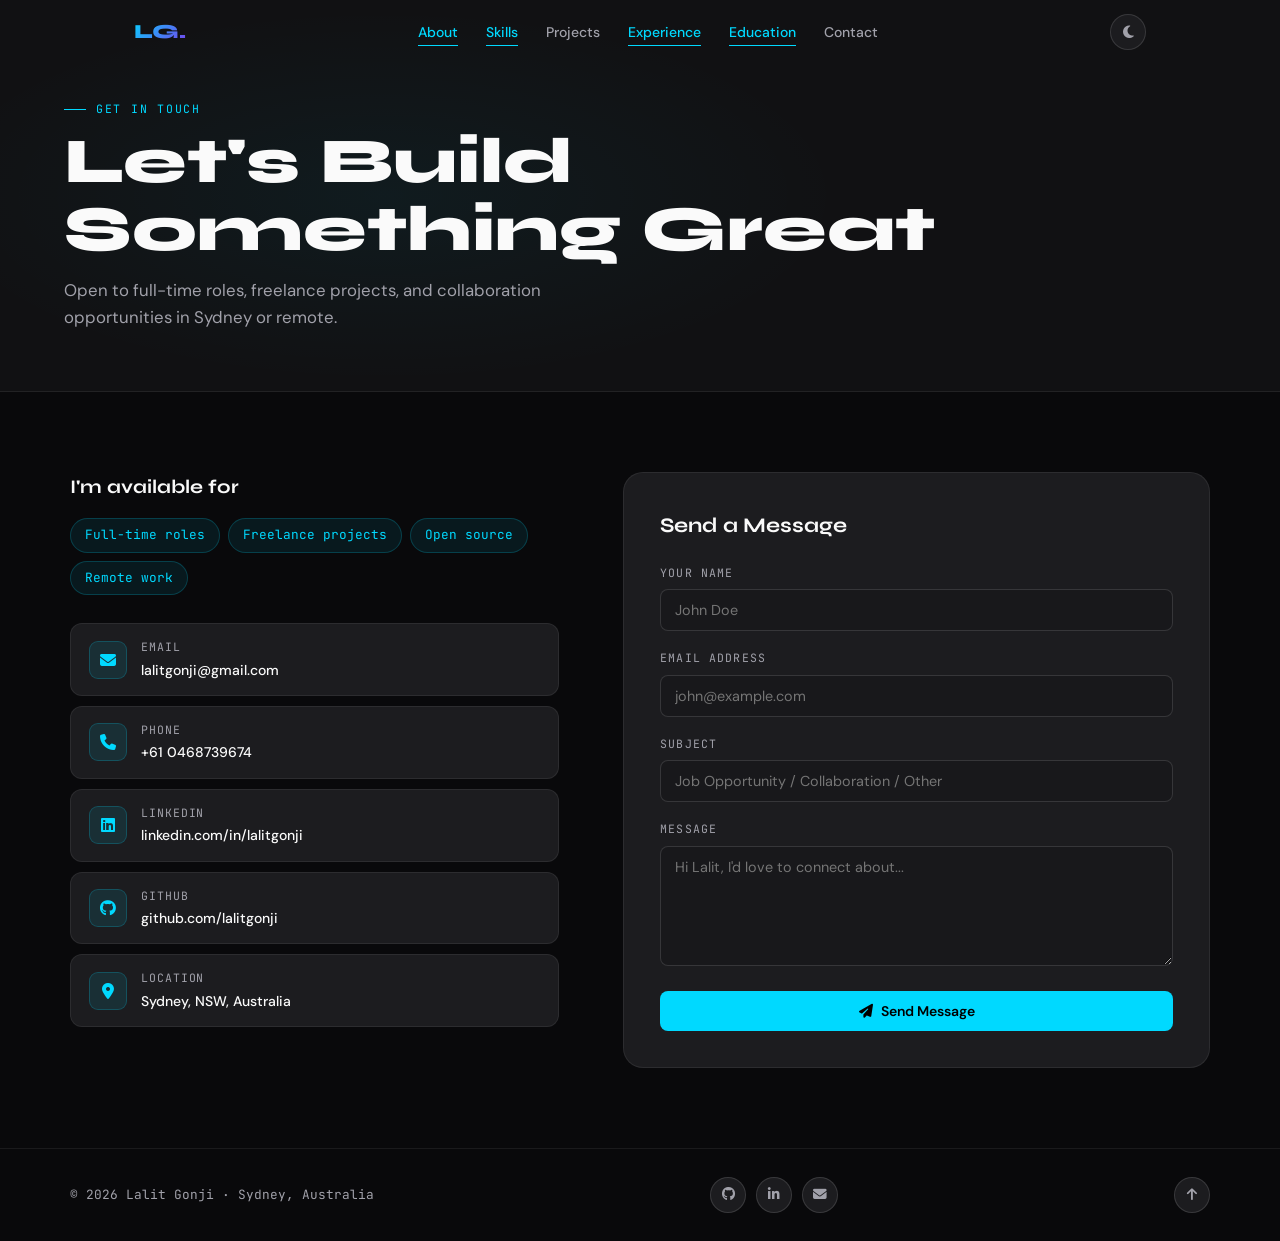
==== contact.html @ 779b844c "Add files via upload" ====
<!DOCTYPE html>
<html lang="en" data-theme="dark">
<head>
  <meta charset="UTF-8"/>
  <meta name="viewport" content="width=device-width, initial-scale=1.0"/>
  <title>Contact | Lalit Gonji</title>
  <link rel="preconnect" href="https://fonts.googleapis.com"/>
  <link href="https://fonts.googleapis.com/css2?family=Syne:wght@400;600;700;800&family=DM+Sans:wght@300;400;500&family=JetBrains+Mono:wght@400;500&display=swap" rel="stylesheet"/>
  <link rel="stylesheet" href="https://cdnjs.cloudflare.com/ajax/libs/font-awesome/6.5.0/css/all.min.css"/>
  <link rel="stylesheet" href="styles/main.css"/>
</head>
<body>
  <nav id="navbar">
    <div class="nav-inner">
      <a href="index.html" class="nav-logo">LG.</a>
      <div class="nav-links">
        <a href="index.html#about">About</a>
        <a href="index.html#skills">Skills</a>
        <a href="projects.html">Projects</a>
        <a href="index.html#experience">Experience</a>
        <a href="index.html#education">Education</a>
        <a href="contact.html" class="active">Contact</a>
      </div>
      <div class="nav-right">
        <button class="theme-btn" onclick="toggleTheme()"><i class="fa-solid fa-moon" id="theme-icon"></i></button>
        <button class="hamburger" onclick="toggleMenu()"><span></span><span></span><span></span></button>
      </div>
    </div>
  </nav>
  <div class="mobile-menu" id="mobile-menu">
    <a href="index.html" onclick="closeMenu()">Home</a>
    <a href="projects.html" onclick="closeMenu()">Projects</a>
    <a href="contact.html" onclick="closeMenu()">Contact</a>
  </div>

  <div class="page-hero">
    <div class="page-hero-content reveal">
      <p class="section-label">Get In Touch</p>
      <h1 class="page-title">Let's Build<br/>Something Great</h1>
      <p class="page-sub">Open to full-time roles, freelance projects, and collaboration opportunities in Sydney or remote.</p>
    </div>
  </div>

  <section id="contact-section">
    <div class="contact-grid">
      <div class="contact-info reveal-left">
        <h3 class="contact-info-title">I'm available for</h3>
        <div class="avail-pills">
          <span class="avail-pill">Full-time roles</span>
          <span class="avail-pill">Freelance projects</span>
          <span class="avail-pill">Open source</span>
          <span class="avail-pill">Remote work</span>
        </div>
        <div class="contact-links">
          <a href="mailto:lalitgonji@gmail.com" class="contact-link-item">
            <div class="cli-icon"><i class="fa-solid fa-envelope"></i></div>
            <div><div class="cli-label">Email</div><div class="cli-val">lalitgonji@gmail.com</div></div>
          </a>
          <a href="tel:+610468739674" class="contact-link-item">
            <div class="cli-icon"><i class="fa-solid fa-phone"></i></div>
            <div><div class="cli-label">Phone</div><div class="cli-val">+61 0468739674</div></div>
          </a>
          <a href="https://www.linkedin.com/in/lalit-gonji/" target="_blank" class="contact-link-item">
            <div class="cli-icon"><i class="fa-brands fa-linkedin"></i></div>
            <div><div class="cli-label">LinkedIn</div><div class="cli-val">linkedin.com/in/lalitgonji</div></div>
          </a>
          <a href="https://github.com/La-lit2001" target="_blank" class="contact-link-item">
            <div class="cli-icon"><i class="fa-brands fa-github"></i></div>
            <div><div class="cli-label">GitHub</div><div class="cli-val">github.com/lalitgonji</div></div>
          </a>
          <div class="contact-link-item">
            <div class="cli-icon"><i class="fa-solid fa-location-dot"></i></div>
            <div><div class="cli-label">Location</div><div class="cli-val">Sydney, NSW, Australia</div></div>
          </div>
        </div>
      </div>
      <div class="contact-form-wrap reveal-right">
        <div class="form-card">
          <h3 class="form-title">Send a Message</h3>
          <div class="form-group">
            <label>Your Name</label>
            <input type="text" id="f-name" placeholder="John Doe"/>
          </div>
          <div class="form-group">
            <label>Email Address</label>
            <input type="email" id="f-email" placeholder="john@example.com"/>
          </div>
          <div class="form-group">
            <label>Subject</label>
            <input type="text" id="f-subject" placeholder="Job Opportunity / Collaboration / Other"/>
          </div>
          <div class="form-group">
            <label>Message</label>
            <textarea id="f-message" rows="5" placeholder="Hi Lalit, I'd love to connect about..."></textarea>
          </div>
          <button class="btn btn-primary full-btn" onclick="submitForm()">
            <i class="fa-solid fa-paper-plane"></i> Send Message
          </button>
          <p id="form-success">✓ Message sent! I'll get back to you within 24 hours.</p>
        </div>
      </div>
    </div>
  </section>

  <footer>
    <div class="footer-inner">
      <span class="footer-copy">© 2026 Lalit Gonji · Sydney, Australia</span>
      <div class="footer-socials">
        <a href="https://github.com/lalitgonji" target="_blank" class="social-btn"><i class="fa-brands fa-github"></i></a>
        <a href="https://linkedin.com/in/lalitgonji" target="_blank" class="social-btn"><i class="fa-brands fa-linkedin-in"></i></a>
        <a href="mailto:lalitgonji@email.com" class="social-btn"><i class="fa-solid fa-envelope"></i></a>
      </div>
      <button class="back-top" onclick="scrollToTop()"><i class="fa-solid fa-arrow-up"></i></button>
    </div>
  </footer>
  <script src="js/main.js"></script>
</body>
</html>
---- styles/main.css ----
/* ============================================================
   LALIT GONJI PORTFOLIO — MAIN STYLESHEET
   ============================================================ */

/* ── TOKENS ── */
:root {
  --bg:      #09090b;
  --bg2:     #111113;
  --bg3:     #18181b;
  --card:    #1c1c1f;
  --border:  rgba(255,255,255,0.07);
  --border2: rgba(255,255,255,0.13);
  --text:    #fafafa;
  --muted:   #a1a1aa;
  --accent:  #00d9ff;
  --accent2: #7c3aed;
  --accent3: #f59e0b;
  --grad:    linear-gradient(135deg,#00d9ff 0%,#7c3aed 100%);
  --radius:  12px;
  --radiusL: 20px;
  --shadow:  0 8px 40px rgba(0,0,0,0.5);
  --ff-disp: 'Syne', sans-serif;
  --ff-body: 'DM Sans', sans-serif;
  --ff-mono: 'JetBrains Mono', monospace;
  --max:     1140px;
  --pad:     clamp(20px, 5vw, 80px);
}

[data-theme="light"] {
  --bg:      #f5f5f8;
  --bg2:     #ebebf0;
  --bg3:     #e0e0e8;
  --card:    #ffffff;
  --border:  rgba(0,0,0,0.07);
  --border2: rgba(0,0,0,0.13);
  --text:    #0a0a0f;
  --muted:   #52525b;
}

/* ── RESET ── */
*,*::before,*::after{box-sizing:border-box;margin:0;padding:0}
html{scroll-behavior:smooth}
body{background:var(--bg);color:var(--text);font-family:var(--ff-body);overflow-x:hidden;transition:background .3s,color .3s;font-size:16px;line-height:1.6}
a{color:inherit;text-decoration:none}
::selection{background:var(--accent);color:#000}
::-webkit-scrollbar{width:4px}
::-webkit-scrollbar-track{background:var(--bg)}
::-webkit-scrollbar-thumb{background:var(--accent);border-radius:2px}
img{max-width:100%;display:block}
button{font-family:var(--ff-body);cursor:pointer;border:none;background:none}

/* ── UTILITY ── */
.grad{background:var(--grad);-webkit-background-clip:text;-webkit-text-fill-color:transparent;background-clip:text}
.mono{font-family:var(--ff-mono)}
.alt-bg{background:var(--bg2)}

/* ── SECTION LABELS ── */
.section-label{font-family:var(--ff-mono);font-size:.72rem;color:var(--accent);letter-spacing:.15em;text-transform:uppercase;display:flex;align-items:center;gap:10px;margin-bottom:10px}
.section-label::before{content:'';width:22px;height:1px;background:var(--accent)}
.section-title{font-family:var(--ff-disp);font-size:clamp(2rem,4vw,3rem);font-weight:800;line-height:1.05;margin-bottom:14px}
.section-sub{color:var(--muted);font-size:1.05rem;max-width:520px;margin-bottom:52px}
.section-header{margin-bottom:16px}

/* ── BUTTONS ── */
.btn{display:inline-flex;align-items:center;gap:8px;padding:11px 22px;border-radius:8px;font-weight:600;font-size:.875rem;transition:all .2s;cursor:pointer;font-family:var(--ff-body)}
.btn-primary{background:var(--accent);color:#000}
.btn-primary:hover{background:#fff;transform:translateY(-2px);box-shadow:0 8px 24px rgba(0,217,255,.25)}
.btn-outline{background:transparent;color:var(--text);border:1px solid var(--border2)}
.btn-outline:hover{border-color:var(--accent);color:var(--accent);transform:translateY(-2px)}

/* ── NAV ── */
#navbar{position:fixed;top:0;left:0;right:0;z-index:1000;transition:background .3s,box-shadow .3s}
#navbar.scrolled{background:rgba(9,9,11,.88);backdrop-filter:blur(20px);-webkit-backdrop-filter:blur(20px);box-shadow:0 1px 0 var(--border)}
[data-theme="light"] #navbar.scrolled{background:rgba(245,245,248,.9)}
.nav-inner{max-width:var(--max);margin:0 auto;padding:0 var(--pad);height:64px;display:flex;align-items:center;justify-content:space-between}
.nav-logo{font-family:var(--ff-disp);font-weight:800;font-size:1.25rem;background:var(--grad);-webkit-background-clip:text;-webkit-text-fill-color:transparent;background-clip:text}
.nav-links{display:flex;gap:28px}
.nav-links a{font-size:.875rem;font-weight:500;color:var(--muted);transition:color .2s;position:relative}
.nav-links a::after{content:'';position:absolute;bottom:-3px;left:0;right:0;height:1px;background:var(--accent);transform:scaleX(0);transition:transform .2s}
.nav-links a:hover,.nav-links a.active{color:var(--accent)}
.nav-links a:hover::after,.nav-links a.active::after{transform:scaleX(1)}
.nav-right{display:flex;align-items:center;gap:10px}
.theme-btn{width:36px;height:36px;border-radius:50%;border:1px solid var(--border2);background:var(--card);color:var(--muted);display:flex;align-items:center;justify-content:center;font-size:.9rem;transition:all .2s}
.theme-btn:hover{border-color:var(--accent);color:var(--accent)}
.hamburger{display:none;flex-direction:column;gap:5px;padding:8px}
.hamburger span{display:block;width:22px;height:2px;background:var(--text);border-radius:2px;transition:all .3s}
.mobile-menu{display:none;position:fixed;top:64px;left:0;right:0;background:var(--bg2);border-bottom:1px solid var(--border);padding:16px 20px;flex-direction:column;gap:4px;z-index:999}
.mobile-menu.open{display:flex}
.mobile-menu a{padding:10px 0;border-bottom:1px solid var(--border);color:var(--muted);font-size:.95rem}
.mobile-menu a:last-child{border:none}

/* ── ANIMATIONS ── */
.reveal{opacity:0;transform:translateY(28px);transition:opacity .65s ease,transform .65s ease}
.reveal.visible{opacity:1;transform:translateY(0)}
.reveal-left{opacity:0;transform:translateX(-28px);transition:opacity .65s ease,transform .65s ease}
.reveal-left.visible{opacity:1;transform:translateX(0)}
.reveal-right{opacity:0;transform:translateX(28px);transition:opacity .65s ease,transform .65s ease}
.reveal-right.visible{opacity:1;transform:translateX(0)}
.delay-1{transition-delay:.1s}
.delay-2{transition-delay:.2s}
.delay-3{transition-delay:.3s}
.delay-4{transition-delay:.4s}
.delay-5{transition-delay:.5s}

/* ── HERO ── */
#hero{min-height:100vh;display:flex;flex-direction:column;justify-content:center;padding:120px var(--pad) 80px;position:relative;overflow:hidden}
#particles-canvas{position:absolute;inset:0;width:100%;height:100%;pointer-events:none}
.hero-glow{position:absolute;inset:0;background:radial-gradient(ellipse 80% 60% at 50% -10%,rgba(0,217,255,.07) 0%,transparent 60%),radial-gradient(ellipse 60% 40% at 85% 50%,rgba(124,58,237,.05) 0%,transparent 60%);pointer-events:none}
.hero-grid-bg{position:absolute;inset:0;background-image:linear-gradient(var(--border) 1px,transparent 1px),linear-gradient(90deg,var(--border) 1px,transparent 1px);background-size:56px 56px;mask-image:radial-gradient(ellipse 80% 80% at 50% 0%,black 0%,transparent 70%);pointer-events:none}
.hero-content{position:relative;z-index:1;max-width:820px}
.hero-badge{display:inline-flex;align-items:center;gap:8px;padding:5px 14px;border-radius:100px;border:1px solid var(--border2);background:var(--card);font-size:.75rem;color:var(--muted);margin-bottom:28px;font-family:var(--ff-mono)}
.dot{width:6px;height:6px;border-radius:50%;background:#22c55e;box-shadow:0 0 8px #22c55e;animation:pulseGreen 2s infinite}
@keyframes pulseGreen{0%,100%{opacity:1}50%{opacity:.3}}
.hero-name{font-family:var(--ff-disp);font-size:clamp(3.5rem,9vw,6.5rem);font-weight:800;line-height:.95;letter-spacing:-.02em;margin-bottom:18px}
.hero-title{font-family:var(--ff-mono);font-size:clamp(.85rem,1.5vw,1rem);color:var(--accent);margin-bottom:20px;letter-spacing:.04em}
.hero-desc{font-size:clamp(1rem,1.8vw,1.15rem);color:var(--muted);max-width:520px;margin-bottom:36px;line-height:1.75}
.hero-cta{display:flex;gap:12px;flex-wrap:wrap}
.hero-scroll{position:absolute;bottom:28px;left:50%;transform:translateX(-50%);display:flex;flex-direction:column;align-items:center;gap:6px;color:var(--muted);font-size:.7rem;font-family:var(--ff-mono);animation:scrollY 2s infinite}
@keyframes scrollY{0%,100%{transform:translateX(-50%) translateY(0)}50%{transform:translateX(-50%) translateY(7px)}}

/* ── ABOUT ── */
#about{padding:100px var(--pad)}
.about-grid{max-width:var(--max);margin:0 auto;display:grid;grid-template-columns:1fr 1.2fr;gap:72px;align-items:center}
.about-photo-wrap{position:relative;display:flex;justify-content:center;align-items:center}
.photo-ring{position:absolute;inset:-12px;border-radius:28px;border:1px dashed var(--border2);animation:spin 22s linear infinite}
@keyframes spin{to{transform:rotate(360deg)}}
.photo-frame{width:300px;height:420px;border-radius:20px;overflow:hidden;position:relative;border:1px solid var(--border2);box-shadow:0 24px 60px rgba(0,0,0,0.6)}
.real-photo{width:100%;height:100%;object-fit:cover;object-position:center top}
.photo-placeholder{width:100%;height:100%;background:var(--grad);display:flex;flex-direction:column;align-items:center;justify-content:center;gap:16px;position:relative;cursor:pointer}
.photo-initials{font-family:var(--ff-disp);font-size:5rem;font-weight:800;color:#fff;line-height:1}
.photo-upload-hint{display:flex;flex-direction:column;align-items:center;gap:6px;color:rgba(255,255,255,.7);font-size:.8rem;position:relative}
.photo-upload-hint i{font-size:1.2rem}
.photo-input{position:absolute;inset:0;opacity:0;cursor:pointer;width:100%;height:100%}
.photo-badge{position:absolute;background:var(--card);border:1px solid var(--border2);border-radius:100px;padding:7px 14px;font-size:.78rem;font-weight:500;display:flex;align-items:center;gap:7px;box-shadow:var(--shadow);white-space:nowrap}
.photo-badge i{color:var(--accent)}
.photo-badge.b1{bottom:-12px;right:-20px}
.photo-badge.b2{top:20px;right:-28px}
.photo-badge.b3{top:20px;left:-28px}
.about-p{color:var(--muted);margin-bottom:14px;line-height:1.8}
.about-p strong{color:var(--text)}
.about-tags{display:flex;flex-wrap:wrap;gap:8px;margin-top:20px;margin-bottom:28px}
.tag{padding:5px 14px;border-radius:100px;border:1px solid var(--border2);font-size:.78rem;font-family:var(--ff-mono);color:var(--muted);transition:all .2s;cursor:default}
.tag:hover{border-color:var(--accent);color:var(--accent)}
.about-stats{display:flex;gap:28px}
.stat{display:flex;flex-direction:column}
.stat-num{font-family:var(--ff-disp);font-size:2rem;font-weight:800;background:var(--grad);-webkit-background-clip:text;-webkit-text-fill-color:transparent;background-clip:text}
.stat-label{font-size:.78rem;color:var(--muted)}

/* ── SKILLS ── */
#skills{padding:100px var(--pad)}
.skills-grid{max-width:var(--max);margin:0 auto;display:grid;grid-template-columns:repeat(auto-fit,minmax(300px,1fr));gap:18px}
.skill-card{background:var(--card);border:1px solid var(--border);border-radius:var(--radiusL);padding:26px;position:relative;overflow:hidden;transition:all .3s}
.skill-card::before{content:'';position:absolute;top:0;left:0;right:0;height:2px;background:var(--grad);transform:scaleX(0);transition:transform .35s;transform-origin:left}
.skill-card:hover{transform:translateY(-5px);border-color:var(--border2);box-shadow:0 20px 40px rgba(0,0,0,.3)}
.skill-card:hover::before{transform:scaleX(1)}
.skill-card-head{font-family:var(--ff-disp);font-weight:700;font-size:.95rem;margin-bottom:18px;display:flex;align-items:center;gap:9px;color:var(--text)}
.skill-card-head i{color:var(--accent)}
.chips{display:flex;flex-wrap:wrap;gap:7px}
.chips span{padding:4px 11px;border-radius:5px;background:var(--bg3);border:1px solid var(--border);font-size:.75rem;font-family:var(--ff-mono);color:var(--muted);transition:all .2s;cursor:default}
.chips span:hover{background:rgba(0,217,255,.08);border-color:var(--accent);color:var(--accent)}

/* ── PROJECT PREVIEW (homepage) ── */
#projects-preview{padding:100px var(--pad);background:var(--bg2)}
.preview-grid{max-width:var(--max);margin:0 auto;display:grid;grid-template-columns:1fr 1fr;gap:24px;margin-bottom:40px}
.preview-card{background:var(--card);border:1px solid var(--border);border-radius:var(--radiusL);overflow:hidden;transition:all .3s}
.preview-card:hover{transform:translateY(-6px);border-color:var(--border2);box-shadow:var(--shadow)}
.preview-ss{height:200px;position:relative;overflow:hidden}
.preview-info{padding:24px}
.preview-num{font-family:var(--ff-mono);font-size:.7rem;color:var(--accent);opacity:.6;margin-bottom:8px}
.preview-info h3{font-family:var(--ff-disp);font-weight:700;font-size:1.1rem;margin-bottom:8px}
.preview-info p{color:var(--muted);font-size:.875rem;line-height:1.6;margin-bottom:14px}
.preview-tech{display:flex;flex-wrap:wrap;gap:6px}
.preview-tech span{padding:3px 9px;font-size:.72rem;font-family:var(--ff-mono);border-radius:4px;background:rgba(0,217,255,.07);border:1px solid rgba(0,217,255,.2);color:var(--accent)}
.center-btn{max-width:var(--max);margin:0 auto;text-align:center}

/* ── TIMELINE ── */
#experience{padding:100px var(--pad)}
.timeline{max-width:760px;margin:0 auto;padding-left:30px;border-left:1px solid rgba(0,217,255,.3)}
.tl-item{position:relative;margin-bottom:40px}
.tl-dot{position:absolute;left:-36px;top:6px;width:10px;height:10px;border-radius:50%;background:var(--accent);box-shadow:0 0 12px var(--accent)}
.tl-date{font-family:var(--ff-mono);font-size:.72rem;color:var(--accent);margin-bottom:6px}
.tl-title{font-family:var(--ff-disp);font-size:1.15rem;font-weight:700;margin-bottom:3px}
.tl-company{color:var(--muted);font-size:.875rem;margin-bottom:14px}
.tl-points{list-style:none}
.tl-points li{color:var(--muted);padding:4px 0 4px 18px;position:relative;font-size:.875rem;line-height:1.65}
.tl-points li::before{content:'→';position:absolute;left:0;color:var(--accent);font-size:.72rem;top:6px}

/* ── EDUCATION ── */
#education{padding:100px var(--pad)}
.edu-grid{max-width:var(--max);margin:0 auto;display:grid;grid-template-columns:repeat(auto-fit,minmax(280px,1fr));gap:18px}
.edu-card{background:var(--card);border:1px solid var(--border);border-radius:var(--radiusL);padding:26px;transition:all .3s}
.edu-card:hover{transform:translateY(-4px);border-color:var(--border2)}
.edu-icon{font-size:2rem;margin-bottom:14px}
.edu-degree{font-family:var(--ff-disp);font-weight:700;font-size:1rem;margin-bottom:5px}
.edu-school{color:var(--muted);font-size:.85rem;margin-bottom:5px}
.edu-year{font-family:var(--ff-mono);font-size:.72rem;color:var(--accent)}

/* ── CERTS ── */
#certifications{padding:100px var(--pad)}
.certs-grid{max-width:var(--max);margin:0 auto;display:grid;grid-template-columns:repeat(auto-fit,minmax(280px,1fr));gap:14px}
.cert-card{background:var(--card);border:1px solid var(--border);border-radius:var(--radius);padding:18px 22px;display:flex;align-items:center;gap:14px;transition:all .2s}
.cert-card:hover{border-color:rgba(245,158,11,.4);transform:translateX(4px)}
.cert-icon{font-size:1.6rem;flex-shrink:0}
.cert-name{font-weight:500;font-size:.88rem;margin-bottom:3px}
.cert-status{font-size:.72rem;font-family:var(--ff-mono);color:var(--muted)}

/* ── ACHIEVEMENTS ── */
#achievements{padding:100px var(--pad);background:var(--bg2)}
.achieve-grid{max-width:var(--max);margin:0 auto;display:grid;grid-template-columns:repeat(auto-fit,minmax(240px,1fr));gap:16px}
.achieve-card{background:var(--card);border:1px solid var(--border);border-radius:var(--radiusL);padding:28px;text-align:center;transition:all .3s}
.achieve-card:hover{transform:translateY(-5px);border-color:var(--border2)}
.achieve-emoji{font-size:2.2rem;margin-bottom:12px}
.achieve-title{font-family:var(--ff-disp);font-weight:700;margin-bottom:4px;font-size:1rem}
.achieve-sub{color:var(--muted);font-size:.82rem}

/* ── PAGE HERO ── */
.page-hero{min-height:36vh;display:flex;align-items:flex-end;padding:100px var(--pad) 60px;position:relative;overflow:hidden;background:var(--bg2);border-bottom:1px solid var(--border)}
.page-hero::before{content:'';position:absolute;inset:0;background:radial-gradient(ellipse 60% 80% at 30% 50%,rgba(0,217,255,.05) 0%,transparent 60%)}
.page-hero-content{max-width:var(--max);width:100%;position:relative;z-index:1}
.page-title{font-family:var(--ff-disp);font-size:clamp(2.5rem,5vw,4rem);font-weight:800;line-height:1.05;margin-bottom:14px}
.page-sub{color:var(--muted);font-size:1.05rem;max-width:480px}

/* ── ALL PROJECTS PAGE ── */
#all-projects{max-width:var(--max);margin:0 auto;padding:80px var(--pad)}
.project-full{display:grid;grid-template-columns:1.1fr 1fr;gap:56px;align-items:center;margin-bottom:100px;padding-bottom:100px;border-bottom:1px solid var(--border)}
.project-full:last-child{border:none;margin-bottom:0;padding-bottom:0}
.project-full.reverse{direction:rtl}
.project-full.reverse>*{direction:ltr}
.pf-screenshot{border-radius:16px;overflow:hidden;border:1px solid var(--border);box-shadow:var(--shadow);background:var(--bg3);aspect-ratio:16/10;position:relative}
.ss-overlay{position:absolute;inset:0;display:flex;flex-direction:column}
.ss-browser-bar{background:#1a1a1e;padding:8px 12px;display:flex;align-items:center;gap:6px;border-bottom:1px solid rgba(255,255,255,.06);flex-shrink:0}
.ss-dot{width:10px;height:10px;border-radius:50%}
.ss-dot.r{background:#ff5f57}
.ss-dot.y{background:#febc2e}
.ss-dot.g{background:#28c840}
.ss-url{font-family:var(--ff-mono);font-size:.65rem;color:rgba(255,255,255,.3);margin-left:8px}
.pf-num{font-family:var(--ff-mono);font-size:.72rem;color:var(--accent);margin-bottom:12px}
.pf-title{font-family:var(--ff-disp);font-size:clamp(1.5rem,2.5vw,2rem);font-weight:800;margin-bottom:14px;line-height:1.1}
.pf-desc{color:var(--muted);line-height:1.75;margin-bottom:20px;font-size:.95rem}
.pf-impact{display:flex;gap:24px;margin-bottom:20px}
.impact-item{display:flex;flex-direction:column}
.impact-val{font-family:var(--ff-disp);font-size:1.4rem;font-weight:800;background:var(--grad);-webkit-background-clip:text;-webkit-text-fill-color:transparent;background-clip:text}
.impact-key{font-size:.75rem;color:var(--muted)}
.pf-tech{display:flex;flex-wrap:wrap;gap:7px;margin-bottom:22px}
.pf-tech span{padding:4px 11px;font-size:.75rem;font-family:var(--ff-mono);border-radius:5px;background:rgba(0,217,255,.07);border:1px solid rgba(0,217,255,.2);color:var(--accent)}
.pf-links{display:flex;gap:12px}
.pf-link{display:inline-flex;align-items:center;gap:6px;font-size:.85rem;font-weight:500;color:var(--muted);border:1px solid var(--border2);padding:8px 16px;border-radius:8px;transition:all .2s}
.pf-link:hover{color:var(--accent);border-color:var(--accent)}
.pf-link-demo{background:var(--accent);color:#000;border-color:var(--accent)}
.pf-link-demo:hover{background:#fff;border-color:#fff;color:#000}

/* ── SCREENSHOT UIs ── */

/* Trolley */
.ss-trolley-ui{display:flex;flex:1;overflow:hidden}
.ss-sidebar{width:130px;background:#0d0d10;padding:10px;border-right:1px solid rgba(255,255,255,.06);display:flex;flex-direction:column;gap:6px;flex-shrink:0}
.ss-logo-small{font-size:.65rem;font-weight:700;color:var(--accent);padding:6px 4px;margin-bottom:6px}
.ss-nav-item{font-size:.6rem;padding:6px 8px;border-radius:5px;color:rgba(255,255,255,.4);cursor:default}
.active-nav{background:rgba(0,217,255,.12);color:var(--accent)}
.ss-main{flex:1;display:flex;flex-direction:column;padding:8px;gap:6px;overflow:hidden}
.ss-topbar{display:flex;justify-content:space-between;align-items:center;font-size:.65rem;padding:4px 6px}
.ss-status-badge{background:rgba(34,197,94,.15);color:#22c55e;padding:2px 8px;border-radius:100px;font-size:.58rem}
.ss-stats-row{display:grid;grid-template-columns:repeat(4,1fr);gap:5px}
.ss-stat-box{background:rgba(255,255,255,.04);border-radius:6px;padding:6px;text-align:center}
.ss-stat-val{font-family:var(--ff-mono);font-size:.75rem;font-weight:600;color:var(--accent)}
.ss-stat-key{font-size:.5rem;color:rgba(255,255,255,.3);margin-top:2px}
.ss-table-header{display:grid;grid-template-columns:2fr 1.5fr 0.5fr 0.8fr;font-size:.55rem;color:rgba(255,255,255,.3);padding:4px 6px;border-bottom:1px solid rgba(255,255,255,.06)}
.ss-table-row{display:grid;grid-template-columns:2fr 1.5fr 0.5fr 0.8fr;font-size:.6rem;color:rgba(255,255,255,.6);padding:5px 6px;border-bottom:1px solid rgba(255,255,255,.04)}
.ss-table-row.hl{background:rgba(0,217,255,.06);color:var(--accent)}
.ss-checkout-bar{display:flex;justify-content:space-between;align-items:center;background:rgba(0,217,255,.1);border-radius:6px;padding:6px 10px;font-size:.62rem;color:var(--accent);margin-top:auto}
.ss-pay-btn{background:var(--accent);color:#000;padding:4px 10px;border-radius:4px;font-weight:700;font-size:.6rem;cursor:default}

/* Roadside - Mobile UI */
.ss-mobile-ui{flex:1;display:flex;align-items:center;justify-content:center;background:#1a1a2e;padding:10px}
.ss-phone-frame{width:160px;background:#0d0d14;border-radius:20px;border:2px solid rgba(255,255,255,.1);overflow:hidden;display:flex;flex-direction:column;box-shadow:0 12px 40px rgba(0,0,0,.6)}
.ss-phone-status{font-size:.6rem;color:rgba(255,255,255,.4);text-align:center;padding:6px 0 2px;font-family:var(--ff-mono)}
.ss-phone-title{font-size:.75rem;font-weight:700;text-align:center;padding:4px;color:var(--accent)}
.ss-map-placeholder{height:110px;background:linear-gradient(135deg,#1a2a1a,#0d1a2e);position:relative;overflow:hidden}
.ss-map-grid{position:absolute;inset:0;background-image:linear-gradient(rgba(0,217,255,.06) 1px,transparent 1px),linear-gradient(90deg,rgba(0,217,255,.06) 1px,transparent 1px);background-size:20px 20px}
.ss-map-pin{position:absolute;font-size:.7rem;transform:translate(-50%,-50%);white-space:nowrap}
.user-pin{top:55%;left:45%;z-index:2}
.assist1{top:30%;left:65%;color:#22c55e}
.assist2{top:70%;left:75%;color:#22c55e}
.ss-radius-circle{position:absolute;top:55%;left:45%;transform:translate(-50%,-50%);width:80px;height:80px;border-radius:50%;border:1px dashed rgba(0,217,255,.3);background:rgba(0,217,255,.04)}
.ss-provider-card{margin:6px;background:rgba(255,255,255,.06);border-radius:8px;padding:7px 8px;display:flex;justify-content:space-between;align-items:center}
.ss-prov-name{font-size:.6rem;font-weight:600;color:#fff}
.ss-prov-dist{font-size:.52rem;color:rgba(255,255,255,.4);margin-top:2px}
.ss-call-btn{background:#22c55e;color:#000;font-size:.6rem;font-weight:700;padding:4px 8px;border-radius:5px;cursor:default}
.ss-sos-btn{margin:6px;background:rgba(239,68,68,.15);border:1px solid rgba(239,68,68,.3);color:#ef4444;text-align:center;padding:7px;border-radius:8px;font-size:.65rem;font-weight:700;cursor:default}

/* Kanban */
.ss-kanban-ui{flex:1;display:flex;flex-direction:column;background:#0f0f14;overflow:hidden}
.ss-kanban-header{display:flex;align-items:center;justify-content:space-between;padding:8px 12px;border-bottom:1px solid rgba(255,255,255,.06)}
.ss-k-logo{font-size:.7rem;font-weight:700;color:var(--accent)}
.ss-k-tabs{display:flex;gap:2px}
.ss-k-tab{font-size:.58rem;padding:3px 8px;border-radius:4px;color:rgba(255,255,255,.3);cursor:default}
.active-tab{background:rgba(0,217,255,.12);color:var(--accent)}
.ss-k-user{width:20px;height:20px;border-radius:50%;background:var(--grad);font-size:.55rem;display:flex;align-items:center;justify-content:center;color:#fff;font-weight:700}
.ss-kanban-body{display:flex;gap:8px;padding:8px;flex:1;overflow:hidden}
.ss-column{flex:1;display:flex;flex-direction:column;gap:5px}
.ss-col-title{font-size:.62rem;color:rgba(255,255,255,.4);margin-bottom:4px;display:flex;align-items:center;gap:5px}
.ss-count{background:rgba(255,255,255,.08);padding:1px 5px;border-radius:100px;font-size:.55rem}
.ss-card{background:rgba(255,255,255,.06);border-radius:5px;padding:6px 7px;font-size:.6rem;color:rgba(255,255,255,.7);border:1px solid rgba(255,255,255,.06)}
.ss-card-blue{border-color:rgba(0,217,255,.3);background:rgba(0,217,255,.07)}
.ss-card-red{border-color:rgba(239,68,68,.3);background:rgba(239,68,68,.07)}
.ss-card-yellow{border-color:rgba(245,158,11,.3);background:rgba(245,158,11,.07)}
.ss-card-green{border-color:rgba(34,197,94,.3);background:rgba(34,197,94,.07);color:rgba(34,197,94,.8)}

/* E-Commerce */
.ss-ecom-ui{flex:1;display:flex;flex-direction:column;background:#0a0a10;overflow:hidden}
.ss-ecom-nav{display:flex;align-items:center;justify-content:space-between;padding:8px 12px;background:#12121a;border-bottom:1px solid rgba(255,255,255,.06)}
.ss-ecom-logo{font-size:.75rem;font-weight:800;color:#fff}
.ss-ecom-search{font-size:.58rem;color:rgba(255,255,255,.25);background:rgba(255,255,255,.05);padding:4px 10px;border-radius:100px;display:flex;align-items:center;gap:5px}
.ss-cart-icon{font-size:.72rem;color:var(--accent)}
.ss-hero-banner{background:linear-gradient(135deg,#1a1040,#0d2040);padding:14px 16px;margin:8px;border-radius:10px}
.ss-banner-title{font-family:var(--ff-disp);font-size:.85rem;font-weight:800;color:#fff;margin-bottom:3px}
.ss-banner-sub{font-size:.6rem;color:rgba(255,255,255,.5);margin-bottom:8px}
.ss-banner-btn{display:inline-block;background:var(--accent);color:#000;font-size:.6rem;font-weight:700;padding:4px 10px;border-radius:5px;cursor:default}
.ss-product-row{display:flex;gap:8px;padding:8px 12px}
.ss-product-card{flex:1;background:rgba(255,255,255,.05);border-radius:8px;padding:8px;text-align:center}
.ss-product-img{font-size:1.4rem;margin-bottom:4px}
.ss-product-name{font-size:.55rem;color:rgba(255,255,255,.6);margin-bottom:3px}
.ss-product-price{font-size:.65rem;font-weight:700;color:var(--accent)}

/* Chat */
.ss-chat-ui{flex:1;display:flex;overflow:hidden}
.ss-chat-sidebar{width:120px;background:#0d0d12;border-right:1px solid rgba(255,255,255,.06);display:flex;flex-direction:column;flex-shrink:0}
.ss-chat-search{font-size:.55rem;color:rgba(255,255,255,.25);padding:8px;border-bottom:1px solid rgba(255,255,255,.06)}
.ss-chat-item{display:flex;align-items:center;gap:6px;padding:7px 8px;border-bottom:1px solid rgba(255,255,255,.04);cursor:default}
.active-chat{background:rgba(0,217,255,.07)}
.ss-avatar{width:20px;height:20px;border-radius:50%;background:var(--grad);font-size:.5rem;display:flex;align-items:center;justify-content:center;color:#fff;font-weight:700;flex-shrink:0}
.ss-avatar.a2{background:linear-gradient(135deg,#f59e0b,#ef4444)}
.ss-avatar.a3{background:linear-gradient(135deg,#22c55e,#0ea5e9)}
.ss-chat-name{font-size:.6rem;color:rgba(255,255,255,.7)}
.ss-chat-prev{font-size:.52rem;color:rgba(255,255,255,.3)}
.ss-chat-main{flex:1;display:flex;flex-direction:column}
.ss-chat-topbar{padding:8px 10px;border-bottom:1px solid rgba(255,255,255,.06);font-size:.68rem;font-weight:600;display:flex;align-items:center;gap:8px}
.ss-online{font-size:.55rem;color:#22c55e}
.ss-messages{flex:1;padding:8px;display:flex;flex-direction:column;gap:5px}
.ss-msg{padding:5px 9px;border-radius:8px;font-size:.6rem;max-width:80%}
.ss-msg.recv{background:rgba(255,255,255,.06);color:rgba(255,255,255,.7);align-self:flex-start}
.ss-msg.sent{background:rgba(0,217,255,.15);color:var(--accent);align-self:flex-end}
.ss-chat-input{padding:6px 10px;border-top:1px solid rgba(255,255,255,.06);display:flex;justify-content:space-between;align-items:center;font-size:.6rem;color:rgba(255,255,255,.25)}
.ss-send{color:var(--accent)}

/* Analytics */
.ss-analytics-ui{flex:1;display:flex;flex-direction:column;background:#0a0a12;overflow:hidden}
.ss-an-header{display:flex;align-items:center;justify-content:space-between;padding:8px 12px;border-bottom:1px solid rgba(255,255,255,.06)}
.ss-an-logo{font-size:.72rem;font-weight:700;color:#fff}
.ss-an-tabs{display:flex;gap:2px}
.ss-an-tab{font-size:.58rem;padding:3px 8px;border-radius:4px;color:rgba(255,255,255,.3);cursor:default}
.ss-an-kpis{display:grid;grid-template-columns:repeat(4,1fr);gap:6px;padding:8px}
.ss-kpi{background:rgba(255,255,255,.04);border-radius:7px;padding:8px;text-align:center}
.ss-kpi-val{font-family:var(--ff-mono);font-size:.75rem;font-weight:700;margin-bottom:2px}
.c1{color:var(--accent)}
.c2{color:#22c55e}
.c3{color:var(--accent3)}
.c4{color:#a78bfa}
.ss-kpi-label{font-size:.5rem;color:rgba(255,255,255,.3)}
.ss-kpi-trend{font-size:.52rem;margin-top:3px}
.ss-kpi-trend.up{color:#22c55e}
.ss-kpi-trend.down{color:#10b981}
.ss-an-chart{padding:4px 8px 8px;flex:1}
.ss-chart-label{font-size:.58rem;color:rgba(255,255,255,.3);margin-bottom:5px}
.ss-bars{display:flex;align-items:flex-end;gap:4px;height:60px}
.ss-bar{flex:1;background:rgba(0,217,255,.2);border-radius:3px 3px 0 0;display:flex;align-items:flex-end;justify-content:center;transition:background .2s}
.ss-bar span{font-size:.5rem;color:rgba(255,255,255,.25);padding-bottom:3px}
.hl-bar{background:rgba(0,217,255,.7)}

/* Preview Screenshots (homepage) */
.ss-trolley{background:linear-gradient(135deg,#0d1117,#1a1a2e);display:flex;align-items:center;justify-content:center}
.ss-trolley::after{content:'🛒 Smart Trolley Dashboard';font-size:.8rem;color:var(--accent);font-family:var(--ff-mono)}
.ss-roadside{background:linear-gradient(135deg,#0d1a2e,#1a0d2e);display:flex;align-items:center;justify-content:center}
.ss-roadside::after{content:'📍 Roadside Assistance App';font-size:.8rem;color:var(--accent);font-family:var(--ff-mono)}

/* ── CONTACT PAGE ── */
#contact-section{padding:80px var(--pad)}
.contact-grid{max-width:var(--max);margin:0 auto;display:grid;grid-template-columns:1fr 1.2fr;gap:64px;align-items:start}
.contact-info-title{font-family:var(--ff-disp);font-size:1.2rem;font-weight:700;margin-bottom:16px}
.avail-pills{display:flex;flex-wrap:wrap;gap:8px;margin-bottom:28px}
.avail-pill{padding:6px 14px;border-radius:100px;background:rgba(0,217,255,.08);border:1px solid rgba(0,217,255,.2);color:var(--accent);font-size:.8rem;font-family:var(--ff-mono)}
.contact-links{display:flex;flex-direction:column;gap:10px}
.contact-link-item{display:flex;align-items:center;gap:14px;padding:14px 18px;background:var(--card);border:1px solid var(--border);border-radius:var(--radius);transition:all .2s}
.contact-link-item:hover{border-color:var(--accent);transform:translateX(4px)}
.cli-icon{width:38px;height:38px;border-radius:9px;background:rgba(0,217,255,.1);border:1px solid rgba(0,217,255,.2);display:flex;align-items:center;justify-content:center;color:var(--accent);flex-shrink:0}
.cli-label{font-size:.72rem;font-family:var(--ff-mono);color:var(--muted);margin-bottom:2px;text-transform:uppercase;letter-spacing:.08em}
.cli-val{font-size:.875rem;font-weight:500}
.contact-form-wrap{}
.form-card{background:var(--card);border:1px solid var(--border);border-radius:var(--radiusL);padding:36px}
.form-title{font-family:var(--ff-disp);font-size:1.3rem;font-weight:700;margin-bottom:22px}
.form-group{margin-bottom:18px}
.form-group label{display:block;font-size:.72rem;font-family:var(--ff-mono);color:var(--muted);margin-bottom:7px;text-transform:uppercase;letter-spacing:.1em}
.form-group input,.form-group textarea{width:100%;background:var(--bg3);border:1px solid var(--border2);border-radius:8px;padding:11px 14px;color:var(--text);font-family:var(--ff-body);font-size:.9rem;outline:none;transition:border-color .2s}
.form-group input:focus,.form-group textarea:focus{border-color:var(--accent)}
.form-group textarea{resize:vertical;min-height:120px}
.full-btn{width:100%;justify-content:center}
#form-success{display:none;color:#22c55e;font-size:.85rem;margin-top:12px;font-family:var(--ff-mono)}

/* ── FOOTER ── */
footer{border-top:1px solid var(--border);padding:28px var(--pad)}
.footer-inner{max-width:var(--max);margin:0 auto;display:flex;justify-content:space-between;align-items:center;flex-wrap:wrap;gap:16px}
.footer-copy{color:var(--muted);font-size:.8rem;font-family:var(--ff-mono)}
.footer-socials{display:flex;gap:10px}
.social-btn{width:36px;height:36px;border-radius:50%;border:1px solid var(--border2);background:var(--card);display:flex;align-items:center;justify-content:center;color:var(--muted);font-size:.85rem;transition:all .2s}
.social-btn:hover{border-color:var(--accent);color:var(--accent);transform:translateY(-2px)}
.back-top{width:36px;height:36px;border-radius:50%;border:1px solid var(--border2);background:var(--card);display:flex;align-items:center;justify-content:center;color:var(--muted);transition:all .2s}
.back-top:hover{border-color:var(--accent);color:var(--accent)}

/* ── RESPONSIVE ── */
@media(max-width:900px){
  .about-grid{grid-template-columns:1fr;gap:48px}
  .about-photo-wrap{order:-1}
  .project-full{grid-template-columns:1fr}
  .project-full.reverse{direction:ltr}
  .pf-screenshot{aspect-ratio:16/9}
  .contact-grid{grid-template-columns:1fr}
  .preview-grid{grid-template-columns:1fr}
}
@media(max-width:768px){
  .nav-links{display:none}
  .hamburger{display:flex}
  section{padding-top:72px;padding-bottom:72px}
  .about-avatar{width:200px;height:220px}
  .photo-badge.b2,.photo-badge.b3{display:none}
  .ss-sidebar{display:none}
}
@media(max-width:500px){
  .hero-cta{flex-direction:column}
  .hero-cta .btn{justify-content:center}
  .about-stats{gap:16px}
  footer .footer-inner{flex-direction:column;text-align:center}
}
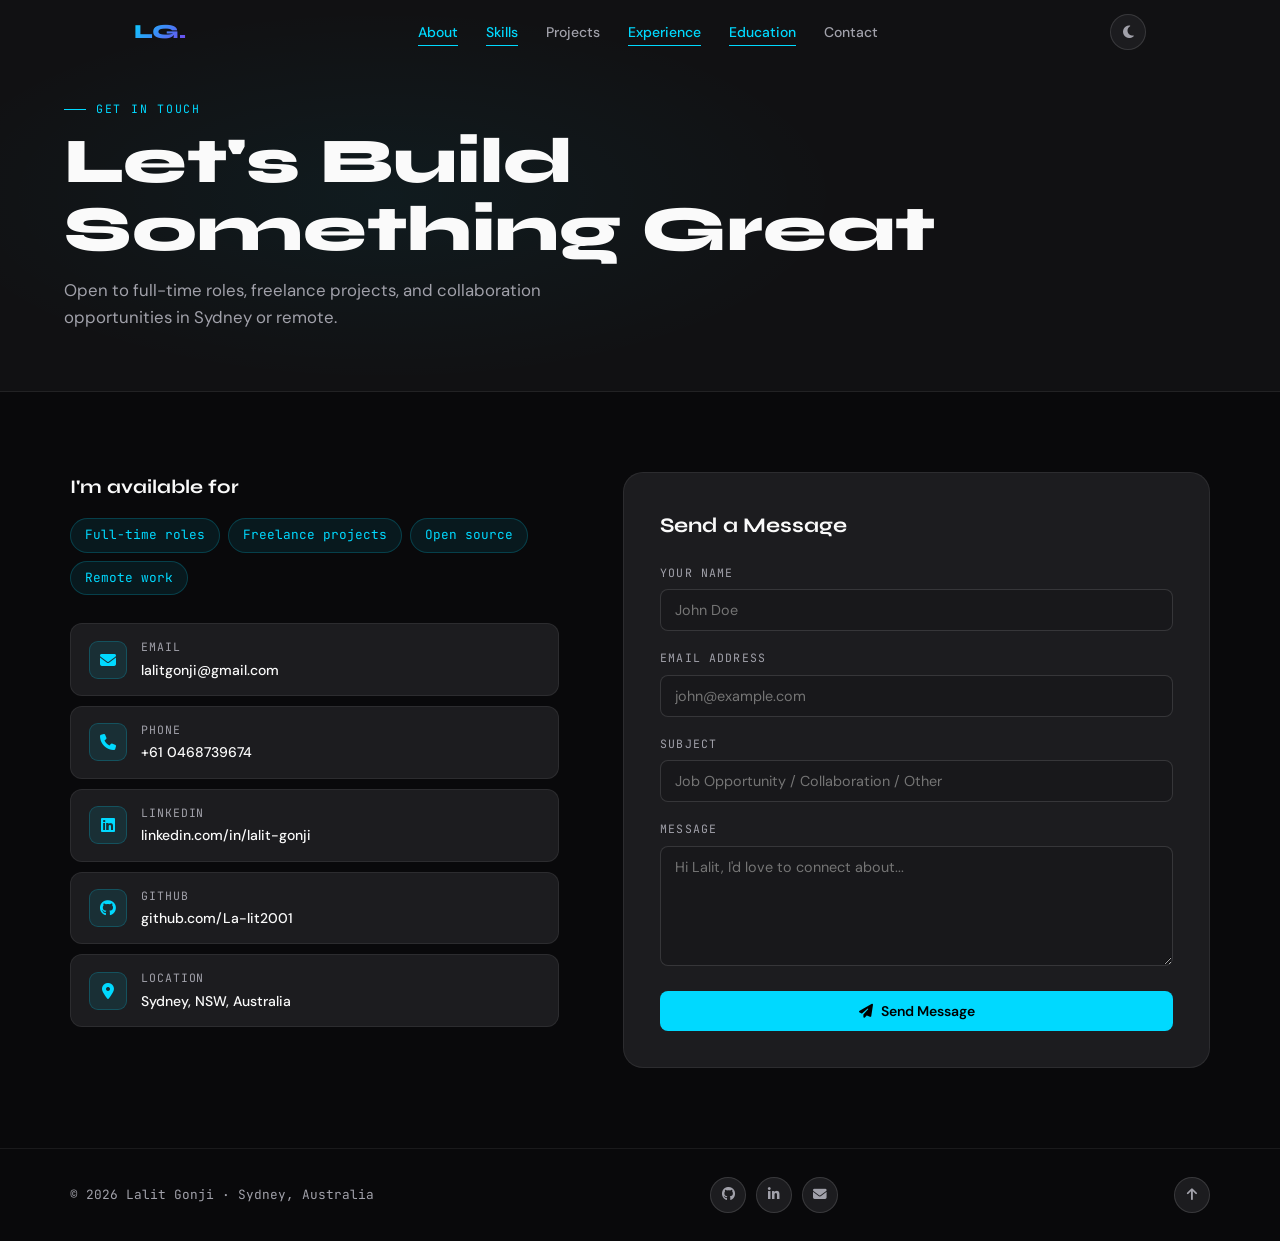
==== commit f60ab454: "Align the portfolio with the public AI data engineer profile. Fix LinkedIn, GitHub, and email links," ====
--- a/contact.html
+++ b/contact.html
@@ -62,11 +62,11 @@
           </a>
           <a href="https://www.linkedin.com/in/lalit-gonji/" target="_blank" class="contact-link-item">
             <div class="cli-icon"><i class="fa-brands fa-linkedin"></i></div>
-            <div><div class="cli-label">LinkedIn</div><div class="cli-val">linkedin.com/in/lalitgonji</div></div>
+            <div><div class="cli-label">LinkedIn</div><div class="cli-val">linkedin.com/in/lalit-gonji</div></div>
           </a>
           <a href="https://github.com/La-lit2001" target="_blank" class="contact-link-item">
             <div class="cli-icon"><i class="fa-brands fa-github"></i></div>
-            <div><div class="cli-label">GitHub</div><div class="cli-val">github.com/lalitgonji</div></div>
+            <div><div class="cli-label">GitHub</div><div class="cli-val">github.com/La-lit2001</div></div>
           </a>
           <div class="contact-link-item">
             <div class="cli-icon"><i class="fa-solid fa-location-dot"></i></div>
@@ -106,9 +106,9 @@
     <div class="footer-inner">
       <span class="footer-copy">© 2026 Lalit Gonji · Sydney, Australia</span>
       <div class="footer-socials">
-        <a href="https://github.com/lalitgonji" target="_blank" class="social-btn"><i class="fa-brands fa-github"></i></a>
-        <a href="https://linkedin.com/in/lalitgonji" target="_blank" class="social-btn"><i class="fa-brands fa-linkedin-in"></i></a>
-        <a href="mailto:lalitgonji@email.com" class="social-btn"><i class="fa-solid fa-envelope"></i></a>
+        <a href="https://github.com/La-lit2001" target="_blank" class="social-btn"><i class="fa-brands fa-github"></i></a>
+        <a href="https://www.linkedin.com/in/lalit-gonji/" target="_blank" class="social-btn"><i class="fa-brands fa-linkedin-in"></i></a>
+        <a href="mailto:lalitgonji@gmail.com" class="social-btn"><i class="fa-solid fa-envelope"></i></a>
       </div>
       <button class="back-top" onclick="scrollToTop()"><i class="fa-solid fa-arrow-up"></i></button>
     </div>
